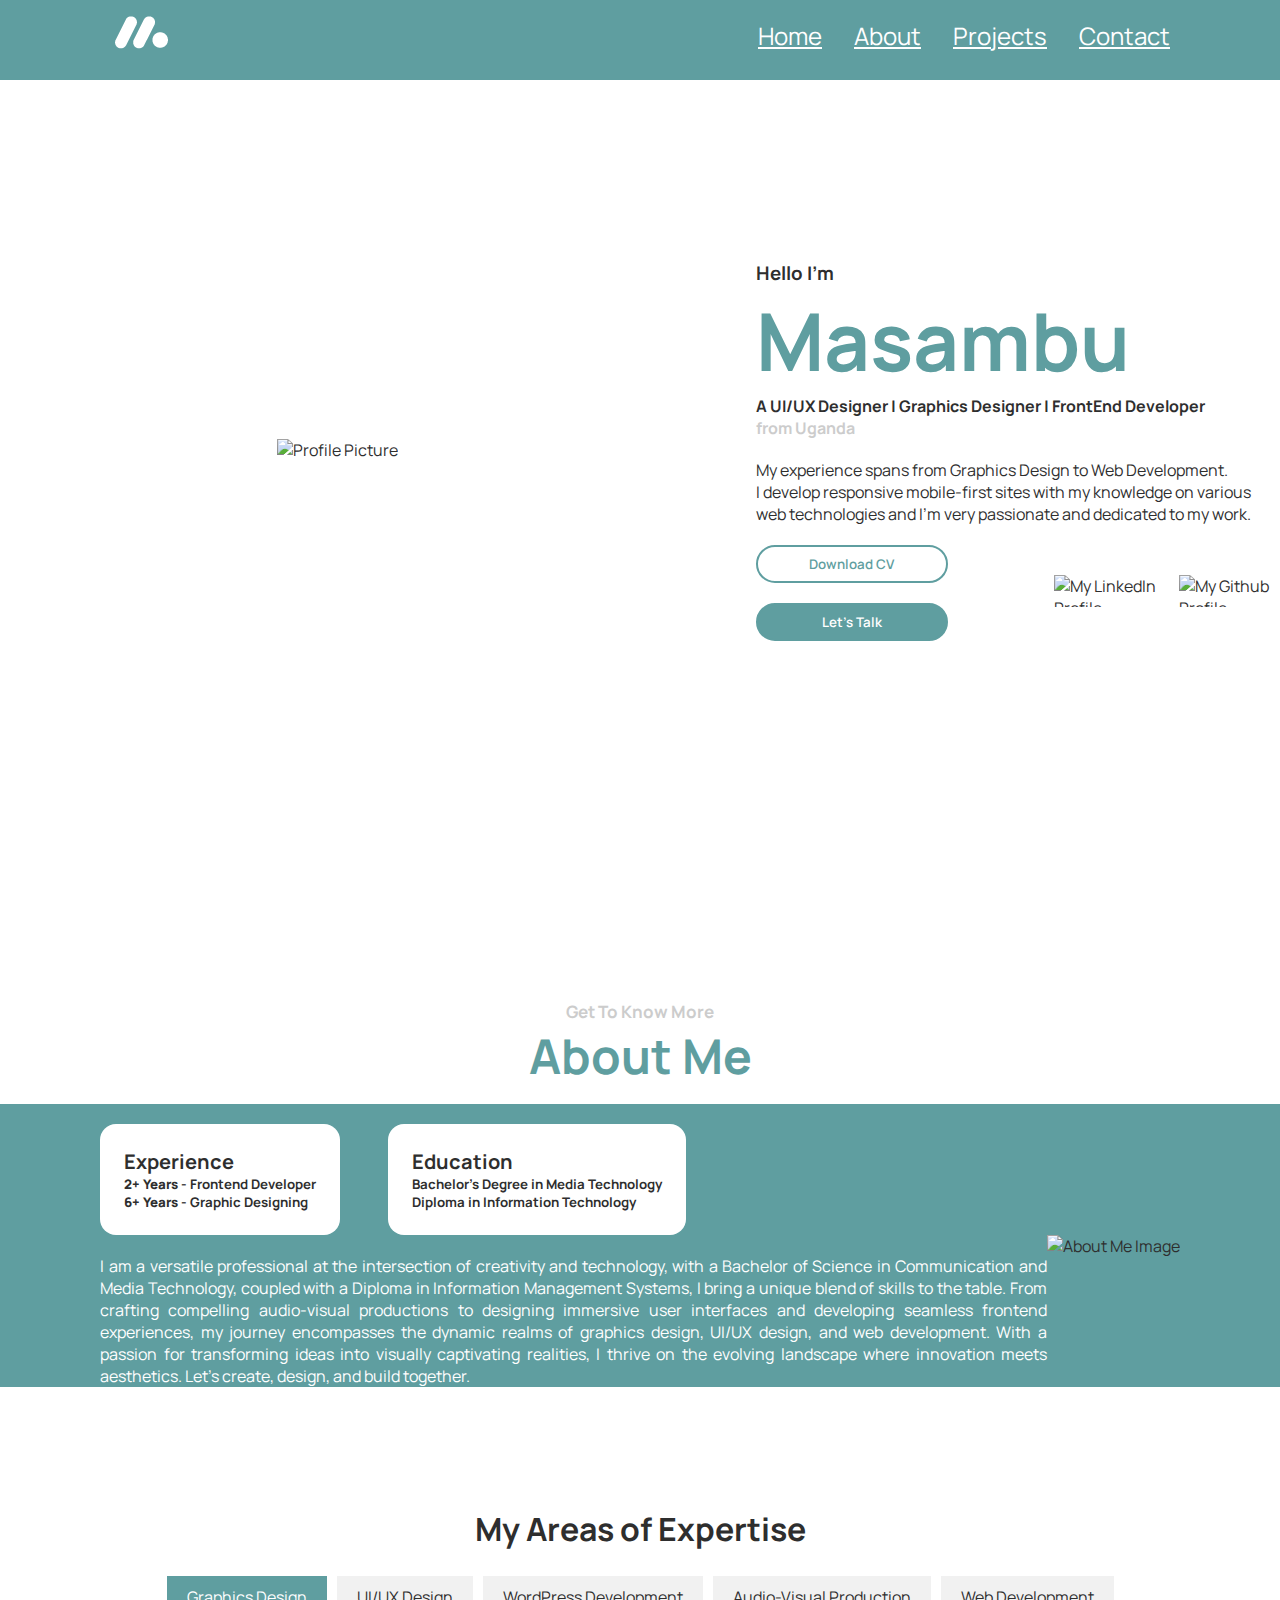
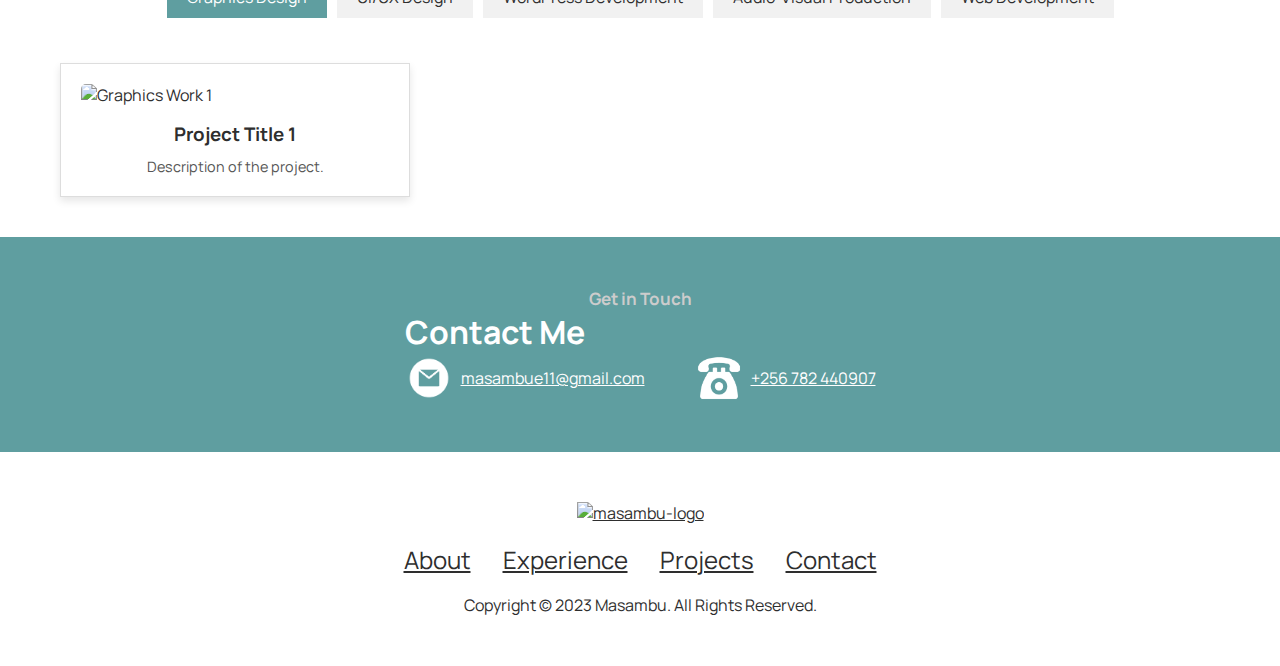
==== index.html @ d298dc56 "Edit the Projects Section" ====
<!DOCTYPE html>
<html lang="en">
  <head>
    <meta charset="UTF-8" />
    <meta name="viewport" content="width=device-width, initial-scale=1.0" />
    <title>Masambu</title>
    <link rel="icon" type="image/x-icon" href="Assets/Masambu-logo.svg" />
    <link rel="stylesheet" href="css/styles.css" />
    <link rel="stylesheet" href="css/mediaQueries.css" />
  </head>
  <body>
    <!-- Header Starts here -->
    <header id="header">
      <nav>
        <div class="logo">
          <a href="/index.html">
            <img src="Assets/Masambu-logo-white.png" alt="masambu-logo" />
          </a>
        </div>
        <div class="nav-links-container">
          <ul class="nav-links nav-color">
            <li><a href="#welcome">Home</a></li>
            <li><a href="#aboutMe">About</a></li>
            <li><a href="#projects">Projects</a></li>
            <li><a href="#contactMe">Contact</a></li>
          </ul>
        </div>
        <div class="hamburger-menu">
          <div class="hamburger-icon" onclick="toggleMenu()">
            <span></span>
            <span></span>
            <span></span>
          </div>
        </div>
      </nav>
    </header>

    <!-- Welcome Section -->
    <section id="welcome">
      <div class="container">
        <div class="hero-container">
          <div class="profilePic">
            <img src="Assets/profile_pic.png" alt="Profile Picture" />
          </div>
          <div class="welcome">
            <h3>Hello I'm</h3>
            <h1>Masambu</h1>
            <h5>
              A UI/UX Designer | Graphics Designer | FrontEnd Developer
              <br /><span>from Uganda</span>
            </h5>
            <p>
              My experience spans from Graphics Design to Web Development.
              <br />
              I develop responsive mobile-first sites with my knowledge on
              various web technologies and I'm very passionate and dedicated to
              my work.
            </p>
            <div class="btn-container">
              <div class="main-btn">
                <button
                  class="btn btn-color-2"
                  onclick="window.open('./assets/resume-example.pdf')"
                >
                  Download CV
                </button>
                <button
                  class="btn btn-color-1"
                  onclick="location.href='#contactMe'"
                >
                  Let's Talk
                </button>
              </div>
              <div id="socials-container">
                <img
                  src="./assets/linkedin.png"
                  alt="My LinkedIn Profile"
                  class="icon"
                  onclick="location.href='https://www.linkedin.com/in/masambu-emmanuel-0a66b16a/'"
                />
                <img
                  src="./assets/github.png"
                  alt="My Github Profile"
                  class="icon"
                  onclick="location.href='https://github.com/masambuOfficial'"
                />
              </div>
            </div>
          </div>
        </div>
      </div>
    </section>

    <!-- About Me Section -->
    <section id="aboutMe">
      <div class="container">
        <div class="aboutContainer">
          <h3>Get To Know More</h3>
          <h1>About Me</h1>
          <div class="aboutme-details">
            <div class="aboutme-right">
              <div class="experience">
                <div>
                  <h1 class="about-title">Experience</h1>
                  <h5><strong>2+ Years</strong> - Frontend Developer</h5>
                  <h5><strong>6+ Years</strong> - Graphic Designing</h5>
                </div>
                <div>
                  <h1>Education</h1>
                  <h5>Bachelor's Degree in Media Technology</h5>
                  <h5>Diploma in Information Technology</h5>
                </div>
              </div>
              <div class="aboutMe">
                <p>
                  I am a versatile professional at the intersection of
                  creativity and technology, with a Bachelor of Science in
                  Communication and Media Technology, coupled with a Diploma in
                  Information Management Systems, I bring a unique blend of
                  skills to the table. From crafting compelling audio-visual
                  productions to designing immersive user interfaces and
                  developing seamless frontend experiences, my journey
                  encompasses the dynamic realms of graphics design, UI/UX
                  design, and web development. With a passion for transforming
                  ideas into visually captivating realities, I thrive on the
                  evolving landscape where innovation meets aesthetics. Let's
                  create, design, and build together.
                </p>
              </div>
            </div>
            <div class="aboutme-left">
              <img src="Assets/profile_pic.png" alt="About Me Image" />
            </div>
          </div>
        </div>
      </div>
    </section>

    <!-- Projects Section -->
    <section id="project">
      <div class="portfolio">
        <h2>My Areas of Expertise</h2>
        <div class="tabs">
          <button
            class="tab-button active"
            onclick="openTab(event, 'Graphics')"
          >
            Graphics Design
          </button>
          <button class="tab-button" onclick="openTab(event, 'UIUX')">
            UI/UX Design
          </button>
          <button class="tab-button" onclick="openTab(event, 'WordPress')">
            WordPress Development
          </button>
          <button class="tab-button" onclick="openTab(event, 'AudioVisual')">
            Audio-Visual Production
          </button>
          <button class="tab-button" onclick="openTab(event, 'WebDev')">
            Web Development
          </button>
        </div>
        <div id="Graphics" class="tab-content active">
          <div class="card-container">
            <!-- Card 1 -->
            <div class="card">
              <img src="graphics-work1.jpg" alt="Graphics Work 1" />
              <h3>Project Title 1</h3>
              <p>Description of the project.</p>
            </div>
            <!-- Add more cards for Graphics Design -->
          </div>
        </div>
        <div id="UIUX" class="tab-content">
          <div class="card-container">
            <!-- Card 1 -->
            <div class="card">
              <img src="uiux-work1.jpg" alt="UI/UX Work 1" />
              <h3>Project Title 1</h3>
              <p>Description of the project.</p>
            </div>
            <!-- Add more cards for UI/UX Design -->
          </div>
        </div>
        <div id="WordPress" class="tab-content">
          <div class="card-container">
            <!-- Card 1 -->
            <div class="card">
              <img src="wordpress-work1.jpg" alt="WordPress Work 1" />
              <h3>Project Title 1</h3>
              <p>Description of the project.</p>
            </div>
            <!-- Add more cards for WordPress Development -->
          </div>
        </div>
        <div id="AudioVisual" class="tab-content">
          <div class="card-container">
            <!-- Card 1 -->
            <!-- Lightbox Modal -->
            <div id="lightbox" class="lightbox">
              <span class="close" onclick="closeLightbox()">&times;</span>
              <div class="lightbox-content">
                <iframe
                  id="lightbox-video"
                  src=""
                  frameborder="0"
                  allow="accelerometer; autoplay; clipboard-write; encrypted-media; gyroscope; picture-in-picture"
                  allowfullscreen
                ></iframe>
              </div>
            </div>

            <!-- Card Section -->
            <div class="card">
              <div>
                <div><iframe src="https://www.youtube.com/embed/lmTdxNdcI3k?si=v9EeR8bgVOveO40D" title="YouTube video player" frameborder="0" allow="accelerometer; autoplay; clipboard-write; encrypted-media; gyroscope; picture-in-picture; web-share" referrerpolicy="strict-origin-when-cross-origin" allowfullscreen></iframe></div>
                <a
                  href="https://www.youtube.com/embed/lmTdxNdcI3k?si=v9EeR8bgVOveO40D"
                  onclick="openLightbox(event, this.href)"
                  >The Official Release of the Students’ Loan Scheme
                  Beneficiaries List AY2024/25</a
                >
              </div>
              <p>
                I produced the livestream for the Official Release of the
                Students' Loan Scheme Beneficiaries List AY2024/25 on YouTube.
                This project involved managing the audiovisual setup and
                ensuring smooth, professional streaming throughout the event.
              </p>
            </div>

            <div class="card">
              <div>
                <div><iframe src="https://www.youtube.com/embed/8XyJmarucdA?si=BMRTlvEHzMuN8bq0" title="YouTube video player" frameborder="0" allow="accelerometer; autoplay; clipboard-write; encrypted-media; gyroscope; picture-in-picture; web-share" referrerpolicy="strict-origin-when-cross-origin" allowfullscreen></iframe></div>
                <a
                  href="https://www.youtube.com/embed/8XyJmarucdA?si=BMRTlvEHzMuN8bq0"
                  onclick="openLightbox(event, this.href)"
                  >The Official Release of the Students’ Loan Scheme
                  Beneficiaries List AY2023/24</a
                >
              </div>
              <p>
                I produced the livestream for the Official Release of the
                Students' Loan Scheme Beneficiaries List AY2023/24 on YouTube.
                This project involved managing the audiovisual setup and
                ensuring smooth, professional streaming throughout the event.
              </p>
            </div>

            <div class="card">
              <div>
                <div><iframe src="https://www.youtube.com/embed/5ybZaas_DSY?si=PN9Tu0xWZCXC4V_M" title="YouTube video player" frameborder="0" allow="accelerometer; autoplay; clipboard-write; encrypted-media; gyroscope; picture-in-picture; web-share" referrerpolicy="strict-origin-when-cross-origin" allowfullscreen></iframe></div>
                <a
                  href="https://www.youtube.com/embed/5ybZaas_DSY?si=PN9Tu0xWZCXC4V_M"
                  onclick="openLightbox(event, this.href)"
                  >
                  Tower of Faith Series: Come and see what the Lord has done |
                  TOF Dedication
                </a>
              </div>
              <p>
                I produced the
                <i>Tower of Faith Series: Come and See What the Lord Has Done</i
                >, a 12-episode series dedicated to the TOF Dedication. The
                project involved managing all aspects of audiovisual production,
                ensuring high-quality delivery across all episodes.
              </p>
            </div>

            <div class="card">
              <div>
                <div>
                  <iframe src="https://www.youtube.com/embed/23ektKhD5ac?si=wDy9ImUzFXWX6jcN" title="YouTube video player" frameborder="0" allow="accelerometer; autoplay; clipboard-write; encrypted-media; gyroscope; picture-in-picture; web-share" referrerpolicy="strict-origin-when-cross-origin" allowfullscreen></iframe>
                </div>
                <a
                  href="https://www.youtube.com/embed/23ektKhD5ac?si=wDy9ImUzFXWX6jcN"
                  onclick="openLightbox(event, this.href)"
                  >10 Years Celebration of the Kingdom Life Ministry</a
                >
              </div>
              <p>
                I produced the
                <i>10 Years Celebration of the Kingdom Life Ministry</i> event,
                managing the full audiovisual production to ensure a successful
                and memorable occasion.
              </p>
            </div>

            <!-- Add more cards for Audio-Visual Production -->
          </div>
        </div>
        <div id="WebDev" class="tab-content">
          <div class="card-container">
            <!-- Card 1 -->
            <div class="card">
              <img src="webdev-work1.jpg" alt="Web Development Work 1" />
              <h3>Project Title 1</h3>
              <p>Description of the project.</p>
            </div>
            <!-- Add more cards for Web Development -->
          </div>
        </div>
      </div>
    </section>

    <!-- Contact Me Section -->
    <section id="contactMe">
      <div class="container">
        <h3>Get in Touch</h3>
        <h1 class="title">Contact Me</h1>
        <div class="contactInfo">
          <div class="infoContainer">
            <img src="Assets/email.png" alt="email icon" class="contactIcon" />
            <p>
              <a href="mailto:masambue11@gmail.com">masambue11@gmail.com</a>
            </p>
          </div>
          <div class="infoContainer">
            <img
              src="Assets/tele.png"
              alt="telephone icon"
              class="contactIcon"
            />
            <p><a href="Tel:256-782-440907">+256 782 440907</a></p>
          </div>
        </div>
      </div>
    </section>

    <!-- Footer Section -->
    <footer>
      <div class="logo">
        <a href="/index.html">
          <img src="Assets/Masambu-logo.png" alt="masambu-logo" />
        </a>
      </div>
      <nav>
        <div class="nav-links-container">
          <ul class="nav-links">
            <li><a href="#about">About</a></li>
            <li><a href="#experience">Experience</a></li>
            <li><a href="#projects">Projects</a></li>
            <li><a href="#contact">Contact</a></li>
          </ul>
        </div>
      </nav>
      <p class="copyright">Copyright © 2023 Masambu. All Rights Reserved.</p>
    </footer>

    <script src="script.js"></script>
    <script>
      function toggleMenu() {
        const navLinksContainer = document.querySelector(
          ".nav-links-container"
        );
        const hamburgerIcon = document.querySelector(".hamburger-icon");
        navLinksContainer.classList.toggle("active");
        hamburgerIcon.classList.toggle("active");
      }
    </script>
    <script src="https://cdn.tailwindcss.com"></script>
  </body>
</html>
---- css/styles.css ----
/* Global Styles start-here */
@import url('https://fonts.googleapis.com/css2?family=Manrope:wght@200;300;400;500;600;700;800&display=swap');

* {
  margin: 0;
  padding: 0;
  box-sizing: border-box;
  font-family: 'Manrope', sans-serif;
  color: #2e2e2e;
}

.container {
  margin: 0px auto;
}
/* Global Styles end-here */

/* Navbar */
#header {
  position: fixed;
  height: 80px;
  width: 100dvw;
  background-color: cadetblue;
}

/* Navbar Styles start-here */
nav {
  display: flex;
  justify-content: space-between;
  margin: 0px auto;
  align-items: center;
  height: 70px;
  max-width: 1100px;
  padding: 0 20px;
  z-index: 10;
}

.nav-links-container {
  display: flex;
}

.nav-links {
  display: flex;
  gap: 2rem;
  list-style: none;
  font-size: 1.5rem;
}
.nav-color li a{
  color: white;
}
.hamburger-menu {
  display: none;
}

.hamburger-icon {
  display: flex;
  flex-direction: column;
  cursor: pointer;
}

.hamburger-icon span {
  height: 3px;
  width: 25px;
  background: white;
  margin: 5px;
  border-radius: 5px;
  transition: all 0.3s ease;
}

.hamburger-icon.active span:nth-child(1) {
  transform: rotate(45deg) translate(10px, 9px);
}

.hamburger-icon.active span:nth-child(2) {
  opacity: 0;
}

.hamburger-icon.active span:nth-child(3) {
  transform: rotate(-45deg) translate(10px, -8px);
}

.nav-links-container.active {
  display: flex;
  flex-direction: column;
  position: absolute;
  top: 70px;
  right: 0;
  background-color: cadetblue;
  width: 100%;
  height: calc(100vh - 70px);
  justify-content: center;
  align-items: center;
  gap: 1rem;
}

.nav-links-container.active .nav-links {
  display: flex;
  flex-direction: column;
  gap: 1rem;
}
/* Navbar Styles ends-here */

/* Hero Section Styles start-here */ 
.hero-container {
  display: flex;
  justify-content: center;
  height: 100dvh;
  gap: 5rem;
  align-items: center;
}

.profilePic {
  display: flex;
  width: 100%;
  border-radius: 50%;
  justify-content: center;
}

.welcome {
  display: flex;
  flex-direction: column;
  justify-content: center;
}

.welcome h1 {
  font-size: 5rem;
  color: cadetblue;
}

.welcome h5 {
  font-size: 1rem;
  padding: 0px 0px 20px 0px;
}

.welcome h5>span {
  color: #ccc
}

.welcome p {
  padding: 0px;
}

.btn-container {
  display: flex;
  justify-content: start;
  align-items: center;
  gap: 1rem;
}

.btn {
  font-weight: 600;
  transition: all 300ms ease;
  padding: 0.5rem 1rem;
  width: 12rem;
  border-radius: 2rem;
  cursor: pointer;
  margin-top: 20px;
}

.btn-color-2 {
  background: none;
  border: 2px solid #5F9EA0;
  color: #5F9EA0;
}

.btn-color-1,
.btn-color-2:hover {
  background: #5F9EA0;
  color: white;
  border: 2px solid #5F9EA0;
}

.btn-color-1:hover {
  background: none;
  color: #5F9EA0;
  border: 2px solid #5F9EA0;
}

#socials-container {
  display: flex;
  justify-content: start;
  margin-top: 1rem;
  gap: 1rem;
}

.icon {
  cursor: pointer;
  height: 2rem;
}

.icon:hover {
  transform: scale(1.25, 1.25);
  transition: 0.2s;
}
/* Hero Section Styles ends-here */ 

/* About Me Styles starts-here*/
.aboutContainer {
  height: 100%;
  margin: 0px auto;
  padding: 100px 0px;
}

.aboutContainer>h3 {
  text-align: center;
  color: #ccc;
  font-size: 1.0625rem;
}

.aboutContainer>h1 {
  text-align: center;
  font-weight: bolder;
  font-size: 3rem;
  margin-bottom: 1rem;
  color: cadetblue;
}

.aboutme-details {
  background-color: cadetblue;
  padding: 0px 100px;
  display: flex;
  justify-content: space-between;
  align-items: center;
}

.aboutme-right {
  flex: 1;
}

.aboutme-details p {
  font-size: 1rem;
  color: white;
  text-align: justify;
}

.experience {
  display: flex;
  justify-content: start;
  align-items: start;
  gap: 3rem;
  margin: 20px 0px;
}

.experience div {
  padding: 1.5rem;
  background: white;
  border-radius: 1rem;
}

.experience h1 {
  font-size: 1.25rem;
  font-weight: 700;
}

.aboutImg {
  width: 100%;
}

.aboutImg img {
  width: 100%;
}
/* About Me Styles ends-here*/

/* Projects Section starts-here */
#projects {
  padding: 50px 0;
}

.portfolio {
  padding: 20px;
  max-width: 1200px;
  margin: auto;
}

h2 {
  text-align: center;
  font-size: 2rem;
  margin-bottom: 20px;
}

.tabs {
  display: flex;
  justify-content: center;
  flex-wrap: wrap;
  margin-bottom: 20px;
}

.tab-button {
  background-color: #f1f1f1;
  border: none;
  padding: 10px 20px;
  margin: 5px;
  cursor: pointer;
  font-size: 1rem;
  transition: background-color 0.3s;
}

.tab-button:hover {
  background-color: #ddd;
}

.tab-button.active {
  background-color: cadetblue;
  color: white;
}

/* Tab Content */
.tab-content {
  display: none;
  padding: 20px 0;
}

.tab-content.active {
  display: block;
}

/* Card Container: Responsive Grid Layout */
.card-container {
  display: flex;
  gap: 20px;
  justify-items: center;
  align-items: center;
  flex-wrap: wrap;
}

.card {
  background-color: #fff;
  border: 1px solid #ddd;
  width: 100%;
  max-width: 350px;
  padding: 20px;
  box-shadow: 0 4px 8px rgba(0, 0, 0, 0.1);
  display: flex;
  flex-direction: column;
  justify-content: space-around;
  align-items: center;
}

.card img {
  width: 100%;
  height: auto;
  border-radius: 5px;
  margin-bottom: 15px;
}

.card a {
  font-size: 1.25rem;
  text-align: left;
  color: cadetblue;
  text-decoration: none;
  text-align: left;
}

.card p {
  font-size: 0.9rem;
  margin-top: 10px;
  color: #555;
  text-align: justify;
}
iframe{
  margin-bottom: 15px;
}

/* Lightbox modal */
.lightbox {
  display: none;
  position: fixed;
  z-index: 1000;
  left: 0;
  top: 0;
  width: 100%;
  height: 100%;
  background-color: rgba(0, 0, 0, 0.8);
}

.lightbox-content {
  position: absolute;
  top: 50%;
  left: 50%;
  transform: translate(-50%, -50%);
  width: 80%;
  max-width: 900px;
}

.lightbox-content iframe {
  width: 100%;
  height: 500px;
}

.close {
  position: absolute;
  top: 10px;
  right: 25px;
  color: white;
  font-size: 30px;
  cursor: pointer;
}
a:hover {
  text-decoration: underline;
}
/* Projects Section ends-here */

/* Contact me section starts-here*/
#contactMe {
  height: 100%;
  padding: 50px 0;
  background-color: cadetblue;
  display: flex;
  justify-content: space-between;
  align-items: center;
}
#contactMe .title{
  color: white;
}
#contactMe h3 {
  text-align: center;
  color: #ccc;
  font-size: 1.0625rem;
}
#contactMe p>a {
  color: white;
}
.contactInfo{
  display: flex;
  align-items: center;
  justify-content: center;
  margin: 0px auto;
  gap: 50px;
}
.infoContainer{
  display: flex;
  justify-content: center;
  align-items: center;
}
.infoContainer img{
  width: 3rem;
  margin-right: 0.5rem;
}

footer {
  display: flex;
  flex-direction: column;
  padding: 50px 0px;
  text-align: center;
}
footer .logo{
  display: flex;
  justify-content: center;
}
---- css/mediaQueries.css ----
/* Responsive Styles */
@media only screen and (max-width: 1024px) {

  /* Tablet and small laptops */
  .hero-container {
    flex-direction: column;
    text-align: center;
    gap: 2rem;
    padding: 1rem;
  }

  .profilePic {
    margin-bottom: 1rem;
  }

  .profilePic img {
    width: 60%;
    /* Resize the profile picture */
    height: auto;
  }

  .welcome h1 {
    font-size: 3rem;
    /* Reduce font size for headings */
  }

  .welcome h5 {
    font-size: 1.2rem;
    /* Adjust font size */
  }

  .welcome p {
    font-size: 0.9rem;
    /* Adjust font size */
  }

  .btn-container {
    flex-direction: column;
    /* Stack buttons vertically */
    align-items: center;
  }

  .btn {
    width: auto;
    /* Adjust button width */
    padding: 0.5rem 2rem;
  }

  #socials-container {
    justify-content: center;
    /* Center social icons */
  }

  .icon {
    width: 1.5rem;
    /* Resize icons */
    height: 1.5rem;
  }
}

/* Tablet (768px and below) */
@media (max-width: 768px) {
  .nav-links-container {
    display: none;
  }

  .nav-links-container.active {
    display: flex;
  }

  .hamburger-menu {
    display: flex;
  }

  .nav-links-container {
    display: none;
  }

  .nav-links-container.active {
    display: flex;
  }

  .hamburger-menu {
    display: flex;
  }

  .aboutme-details {
    flex-direction: column;
    padding: 0px 50px;
  }

  /* Mobile phones */
  .hero-container {
    flex-direction: column;
    text-align: center;
    gap: 1rem;
    padding: 0.5rem;
  }

  .profilePic img {
    width: 50%;
    /* Further resize the profile picture */
    height: auto;
  }

  .welcome h1 {
    font-size: 2.5rem;
    /* Further reduce font size for headings */
  }

  .welcome h5 {
    font-size: 1rem;
  }

  .welcome p {
    font-size: 0.8rem;
  }

  .btn-container {
    flex-direction: column;
    /* Stack buttons vertically */
    align-items: center;
    gap: 0.5rem;
    /* Reduce button spacing */
  }

  .btn {
    width: 100%;
    /* Full width buttons on mobile */
    padding: 0.5rem 1rem;
  }

  #socials-container {
    justify-content: center;
    /* Center social icons */
  }

  .icon {
    width: 1.2rem;
    /* Further resize icons */
    height: 1.2rem;
  }

  .experience {
    flex-direction: column;
    gap: 1rem;
  }

  .aboutContainer>h1 {
    font-size: 2.5rem;
  }

  .aboutContainer>h3 {
    font-size: 0.9375rem;
  }

  .aboutme-details p {
    font-size: 0.875rem;
  }

  .card-container {
    flex-direction: column;
    align-items: center;
  }

  .card {
    width: 90%;
  }
}

/* Mobile (480px and below) */
@media (max-width: 480px) {

  /* Very small screens like older mobile devices */
  .hero-container {
    padding-top: 120px;
  }

  .welcome h1 {
    font-size: 2rem;
    /* Reduce the heading size further */
  }

  .welcome h5 {
    font-size: 0.8rem;
  }

  .welcome p {
    font-size: 0.7rem;
  }

  .btn {
    padding: 0.4rem 1rem;
    /* Adjust button padding */
  }

  .icon {
    width: 1rem;
    height: 1rem;
  }

  .aboutme-details {
    padding: 20px 20px 0px 20px;
  }

  .aboutContainer>h1 {
    font-size: 2rem;
  }

  .aboutContainer>h3 {
    font-size: 0.875rem;
  }

  .aboutme-details p {
    font-size: 0.75rem;
  }


  .experience {
    flex-direction: column;
    gap: 0.75rem;
  }

  .experience div {
    padding: 1rem;
  }

  .experience h1 {
    font-size: 1rem;
  }

  .projectsList {
    display: flex;
    flex-direction: row;
    overflow-x: auto;
    gap: 15px;
    padding: 0 10px;
    scroll-snap-type: x mandatory;
  }

  .project-tile {
    min-width: 90%;
    max-width: 90%;
    flex-shrink: 0;
    scroll-snap-align: center;
  }

  .project-tile img {
    width: 100%;
    height: auto;
  }

  footer nav {
    display: none;
  }

  footer {
    display: flex;
    gap: 10px;
    justify-content: center;
    align-items: center;
    padding: 20px 0px;
    font-size: 0.75rem;
  }

  footer .logo {
    width: 2.5rem;
  }
}
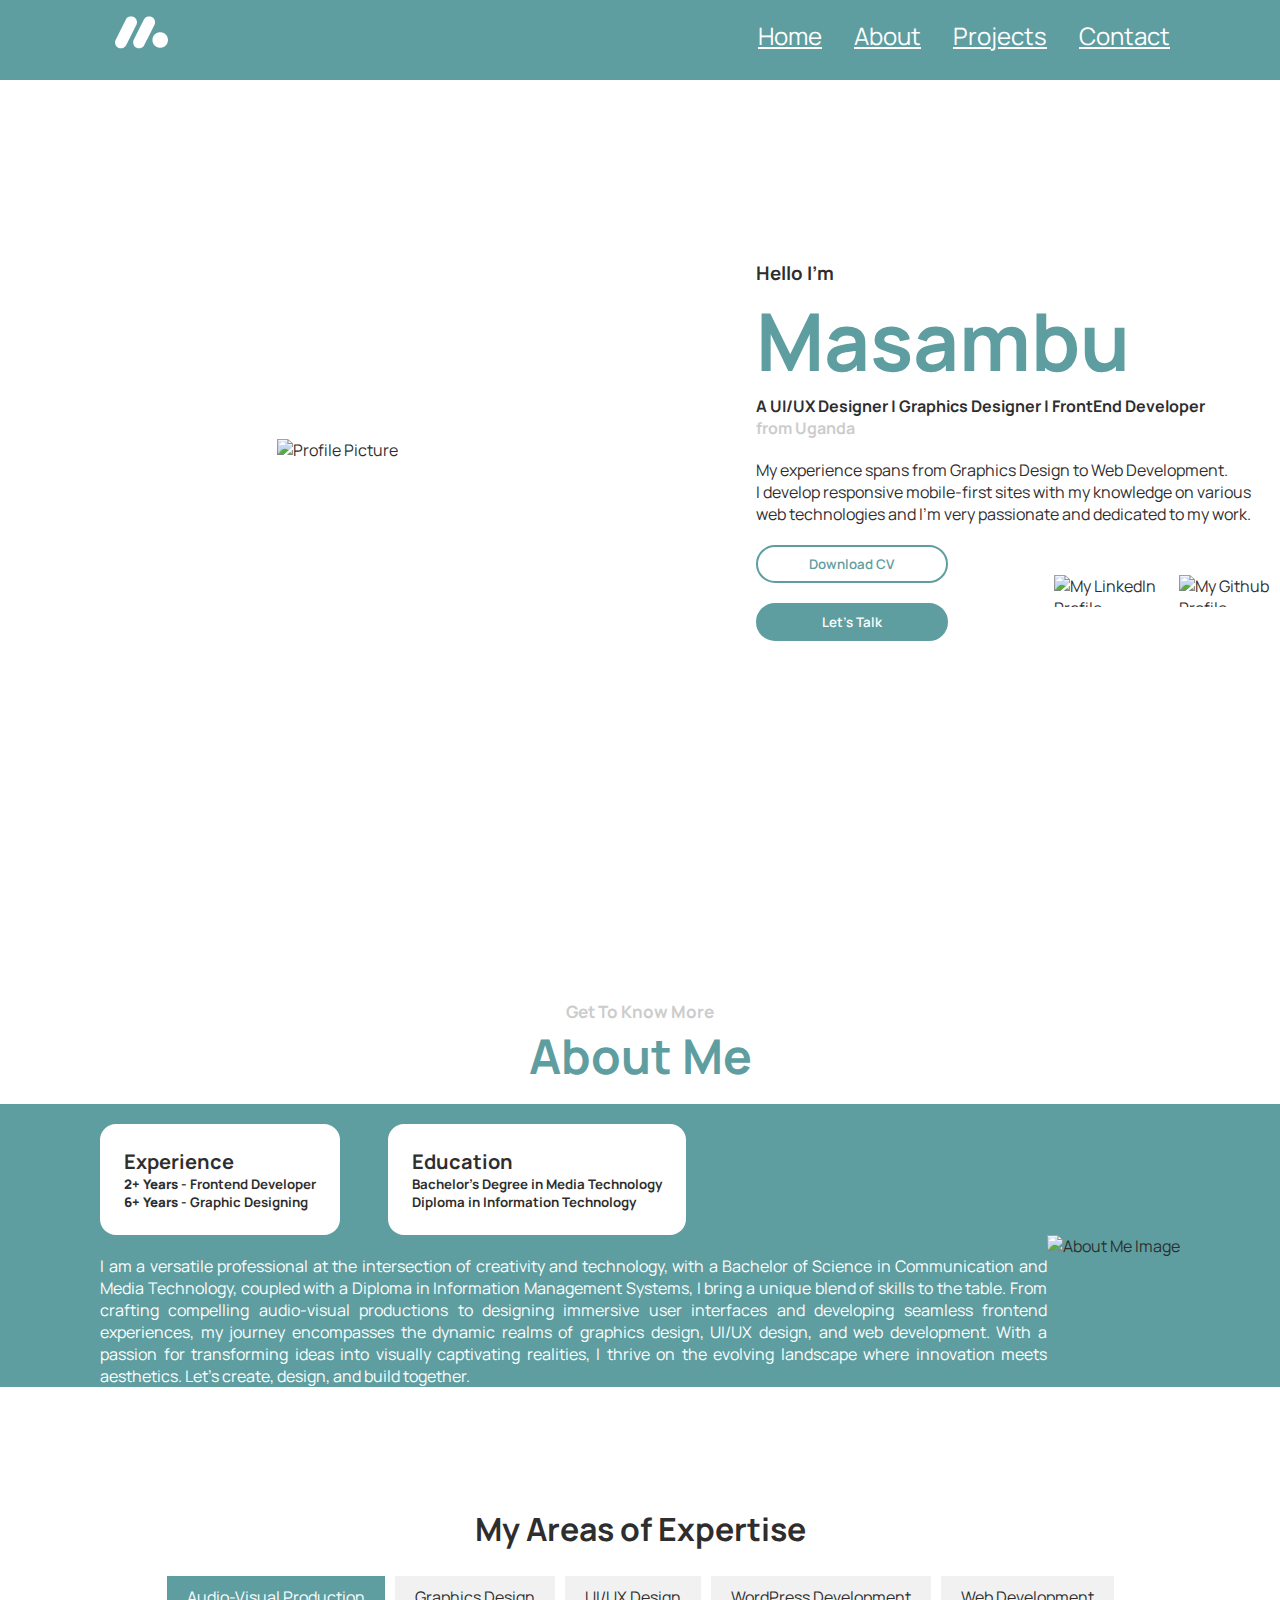
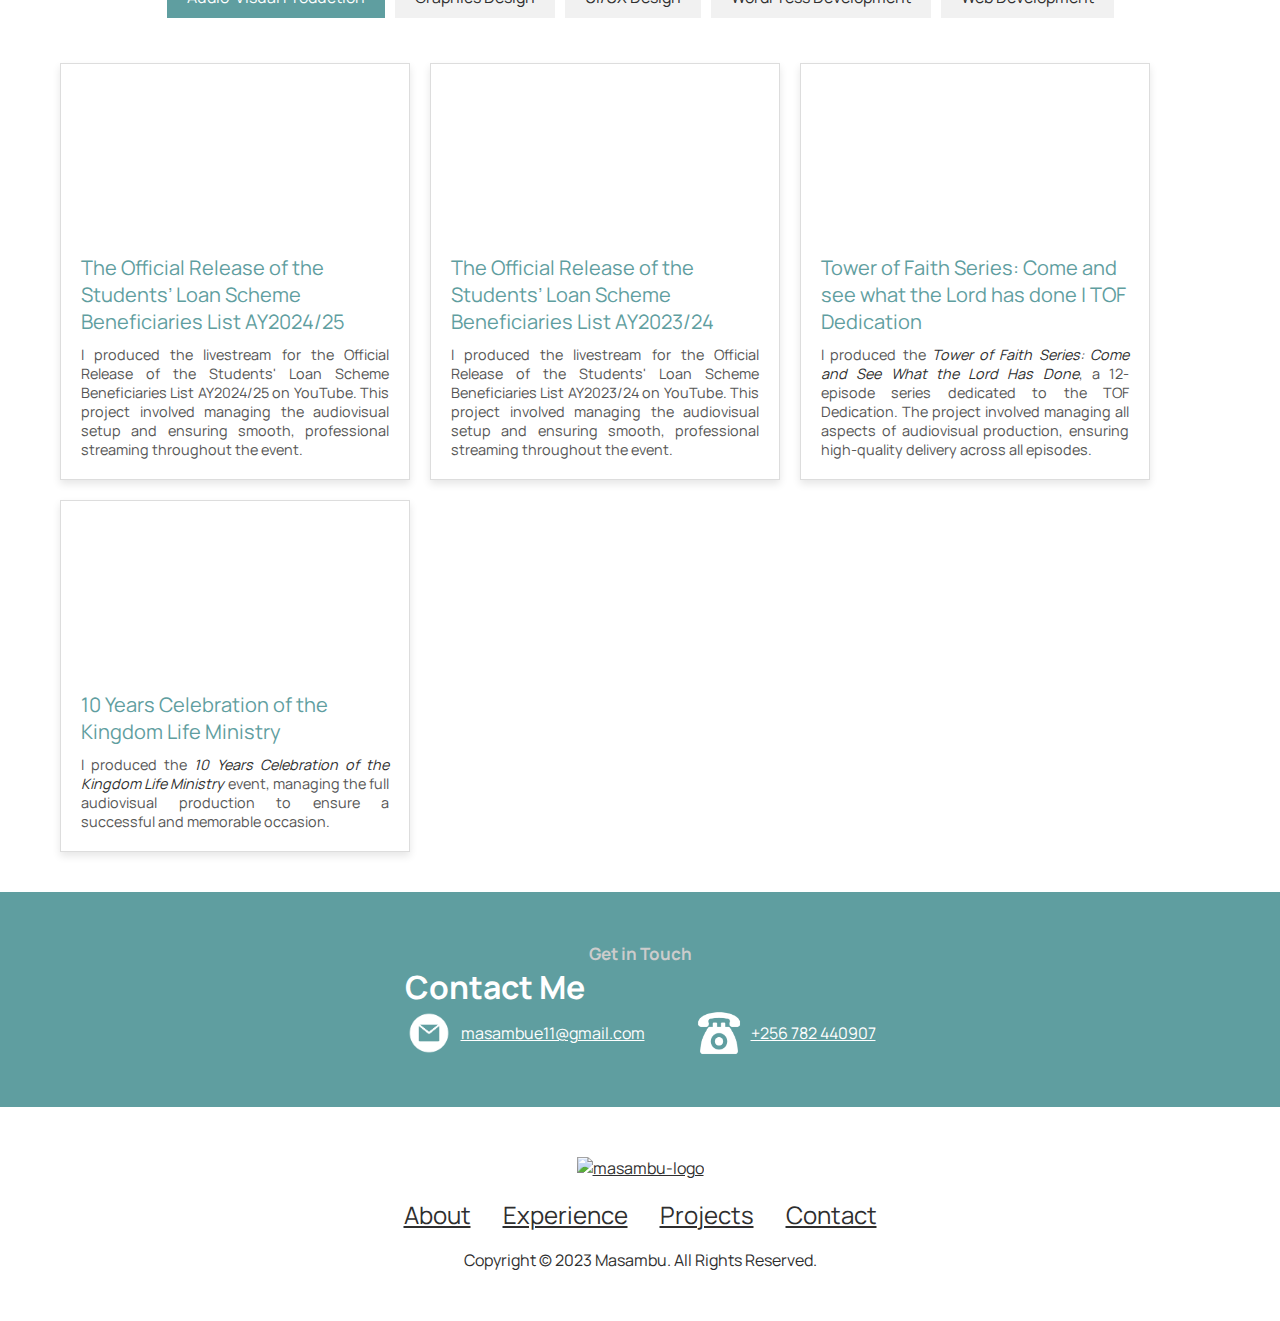
==== commit 0a1cefbf: "Edit the Projects Section" ====
--- a/index.html
+++ b/index.html
@@ -141,10 +141,12 @@
       <div class="portfolio">
         <h2>My Areas of Expertise</h2>
         <div class="tabs">
+          <button class="tab-button active" onclick="openTab(event, 'AudioVisual')">
+            Audio-Visual Production
+          </button>
           <button
-            class="tab-button active"
-            onclick="openTab(event, 'Graphics')"
-          >
+            class="tab-button"
+            onclick="openTab(event, 'Graphics')">
             Graphics Design
           </button>
           <button class="tab-button" onclick="openTab(event, 'UIUX')">
@@ -153,47 +155,11 @@
           <button class="tab-button" onclick="openTab(event, 'WordPress')">
             WordPress Development
           </button>
-          <button class="tab-button" onclick="openTab(event, 'AudioVisual')">
-            Audio-Visual Production
-          </button>
           <button class="tab-button" onclick="openTab(event, 'WebDev')">
             Web Development
           </button>
         </div>
-        <div id="Graphics" class="tab-content active">
-          <div class="card-container">
-            <!-- Card 1 -->
-            <div class="card">
-              <img src="graphics-work1.jpg" alt="Graphics Work 1" />
-              <h3>Project Title 1</h3>
-              <p>Description of the project.</p>
-            </div>
-            <!-- Add more cards for Graphics Design -->
-          </div>
-        </div>
-        <div id="UIUX" class="tab-content">
-          <div class="card-container">
-            <!-- Card 1 -->
-            <div class="card">
-              <img src="uiux-work1.jpg" alt="UI/UX Work 1" />
-              <h3>Project Title 1</h3>
-              <p>Description of the project.</p>
-            </div>
-            <!-- Add more cards for UI/UX Design -->
-          </div>
-        </div>
-        <div id="WordPress" class="tab-content">
-          <div class="card-container">
-            <!-- Card 1 -->
-            <div class="card">
-              <img src="wordpress-work1.jpg" alt="WordPress Work 1" />
-              <h3>Project Title 1</h3>
-              <p>Description of the project.</p>
-            </div>
-            <!-- Add more cards for WordPress Development -->
-          </div>
-        </div>
-        <div id="AudioVisual" class="tab-content">
+        <div id="AudioVisual" class="tab-content active">
           <div class="card-container">
             <!-- Card 1 -->
             <!-- Lightbox Modal -->
@@ -287,6 +253,39 @@
             </div>
 
             <!-- Add more cards for Audio-Visual Production -->
+          </div>
+        </div>
+        <div id="Graphics" class="tab-content">
+          <div class="card-container">
+            <!-- Card 1 -->
+            <div class="card">
+              <img src="graphics-work1.jpg" alt="Graphics Work 1" />
+              <h3>Project Title 1</h3>
+              <p>Description of the project.</p>
+            </div>
+            <!-- Add more cards for Graphics Design -->
+          </div>
+        </div>
+        <div id="UIUX" class="tab-content">
+          <div class="card-container">
+            <!-- Card 1 -->
+            <div class="card">
+              <img src="uiux-work1.jpg" alt="UI/UX Work 1" />
+              <h3>Project Title 1</h3>
+              <p>Description of the project.</p>
+            </div>
+            <!-- Add more cards for UI/UX Design -->
+          </div>
+        </div>
+        <div id="WordPress" class="tab-content">
+          <div class="card-container">
+            <!-- Card 1 -->
+            <div class="card">
+              <img src="wordpress-work1.jpg" alt="WordPress Work 1" />
+              <h3>Project Title 1</h3>
+              <p>Description of the project.</p>
+            </div>
+            <!-- Add more cards for WordPress Development -->
           </div>
         </div>
         <div id="WebDev" class="tab-content">
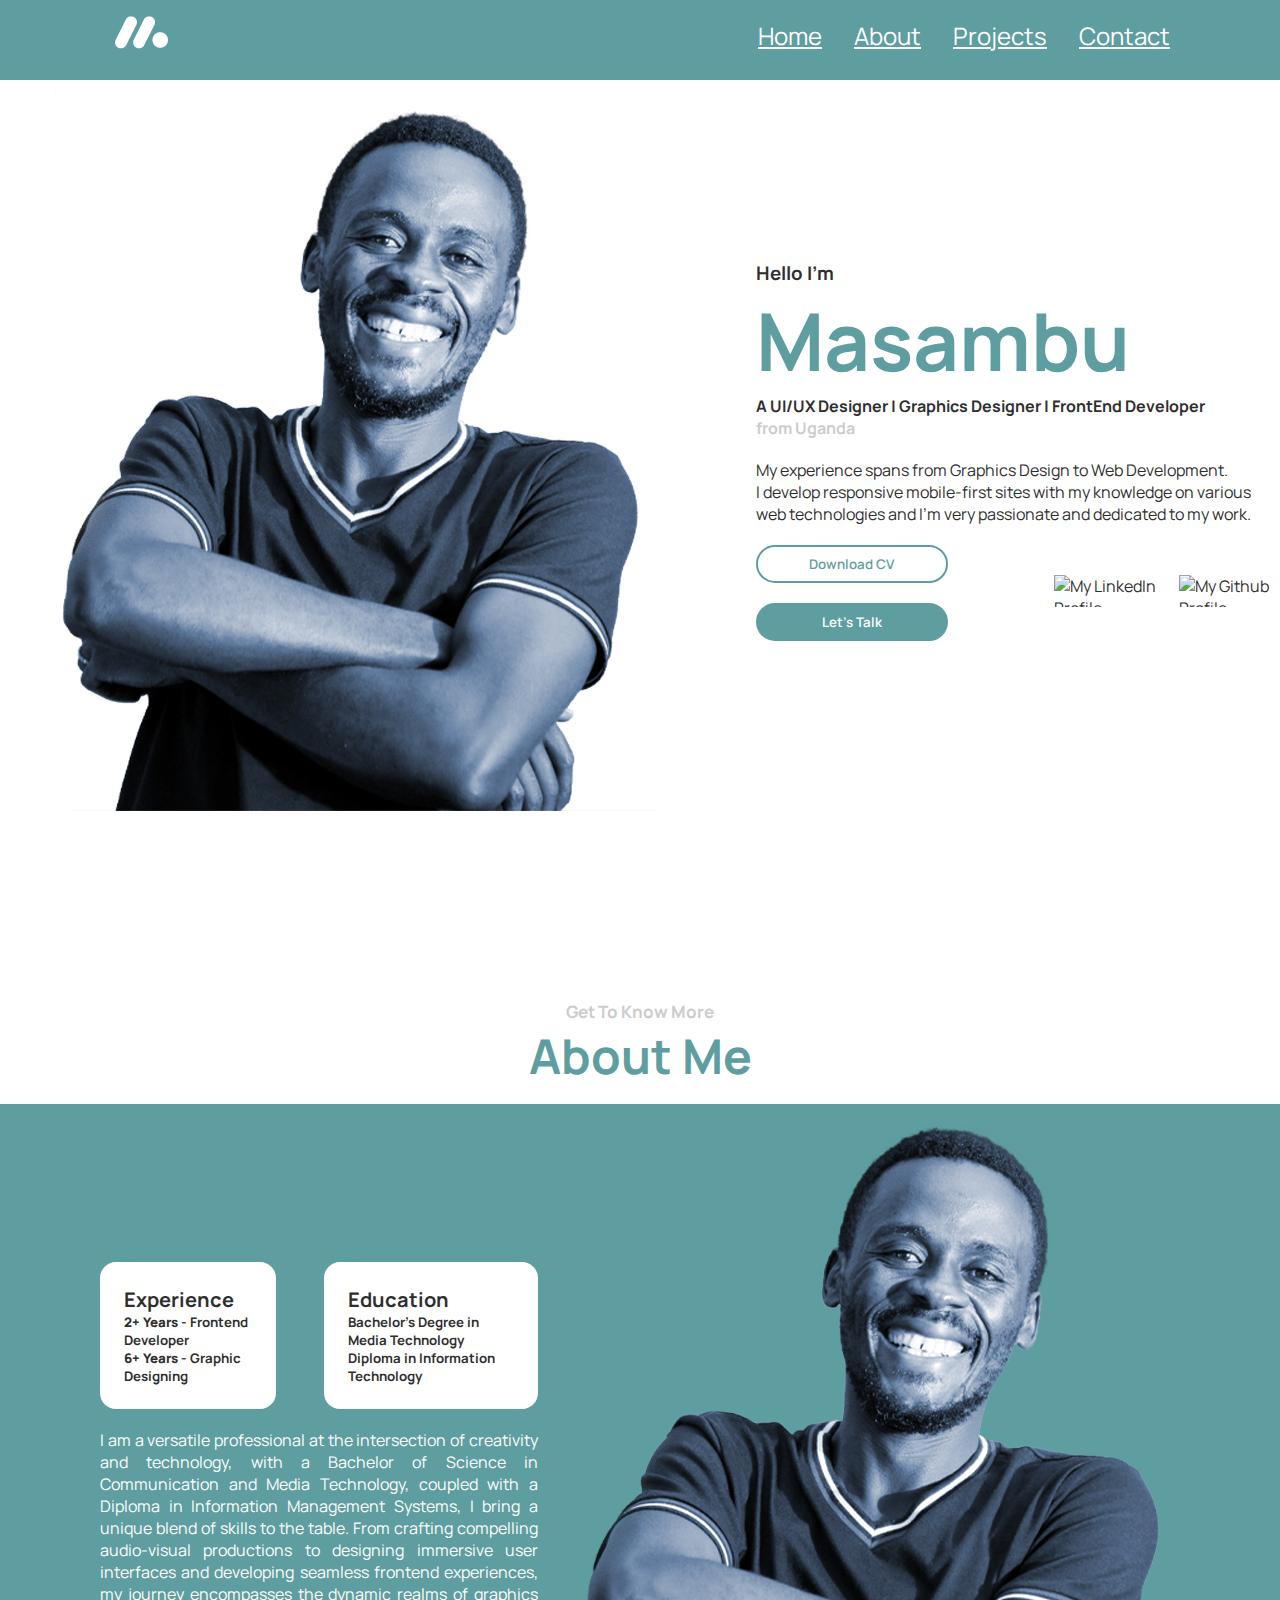
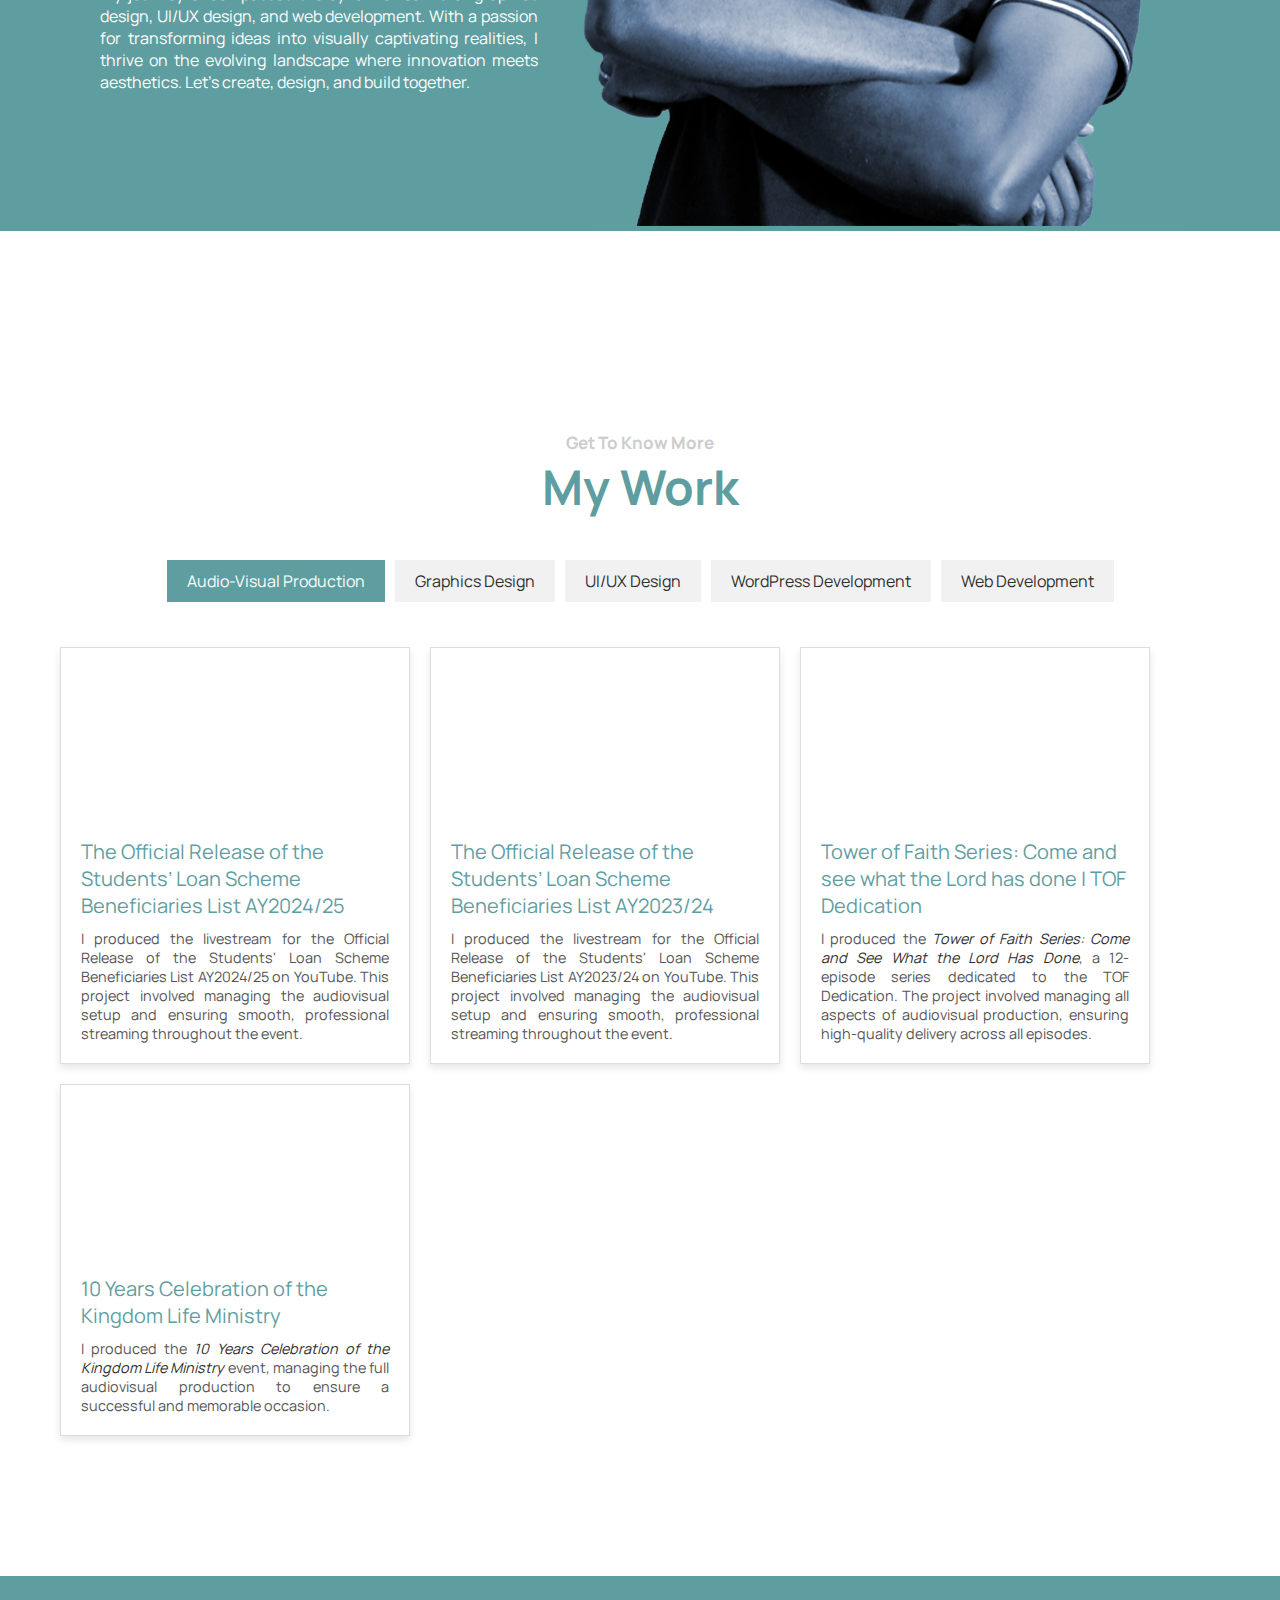
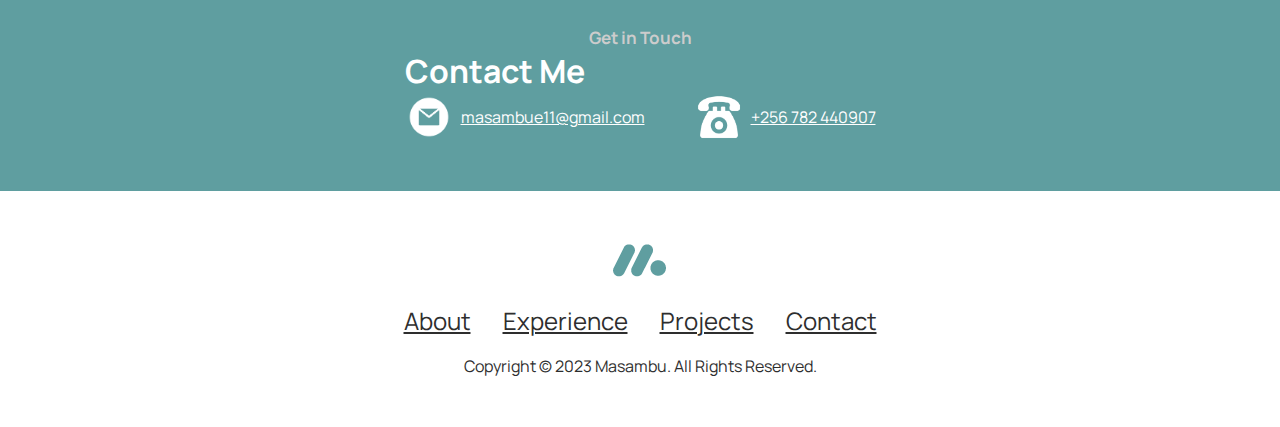
==== commit 08ef6d91: "Edit the Wordpress Development Tab" ====
--- a/index.html
+++ b/index.html
@@ -138,165 +138,181 @@
 
     <!-- Projects Section -->
     <section id="project">
-      <div class="portfolio">
-        <h2>My Areas of Expertise</h2>
-        <div class="tabs">
-          <button class="tab-button active" onclick="openTab(event, 'AudioVisual')">
-            Audio-Visual Production
-          </button>
-          <button
-            class="tab-button"
-            onclick="openTab(event, 'Graphics')">
-            Graphics Design
-          </button>
-          <button class="tab-button" onclick="openTab(event, 'UIUX')">
-            UI/UX Design
-          </button>
-          <button class="tab-button" onclick="openTab(event, 'WordPress')">
-            WordPress Development
-          </button>
-          <button class="tab-button" onclick="openTab(event, 'WebDev')">
-            Web Development
-          </button>
-        </div>
-        <div id="AudioVisual" class="tab-content active">
-          <div class="card-container">
-            <!-- Card 1 -->
-            <!-- Lightbox Modal -->
-            <div id="lightbox" class="lightbox">
-              <span class="close" onclick="closeLightbox()">&times;</span>
-              <div class="lightbox-content">
-                <iframe
-                  id="lightbox-video"
-                  src=""
-                  frameborder="0"
-                  allow="accelerometer; autoplay; clipboard-write; encrypted-media; gyroscope; picture-in-picture"
-                  allowfullscreen
-                ></iframe>
-              </div>
-            </div>
-
-            <!-- Card Section -->
-            <div class="card">
-              <div>
-                <div><iframe src="https://www.youtube.com/embed/lmTdxNdcI3k?si=v9EeR8bgVOveO40D" title="YouTube video player" frameborder="0" allow="accelerometer; autoplay; clipboard-write; encrypted-media; gyroscope; picture-in-picture; web-share" referrerpolicy="strict-origin-when-cross-origin" allowfullscreen></iframe></div>
-                <a
-                  href="https://www.youtube.com/embed/lmTdxNdcI3k?si=v9EeR8bgVOveO40D"
-                  onclick="openLightbox(event, this.href)"
-                  >The Official Release of the Students’ Loan Scheme
-                  Beneficiaries List AY2024/25</a
-                >
-              </div>
-              <p>
-                I produced the livestream for the Official Release of the
-                Students' Loan Scheme Beneficiaries List AY2024/25 on YouTube.
-                This project involved managing the audiovisual setup and
-                ensuring smooth, professional streaming throughout the event.
-              </p>
-            </div>
-
-            <div class="card">
-              <div>
-                <div><iframe src="https://www.youtube.com/embed/8XyJmarucdA?si=BMRTlvEHzMuN8bq0" title="YouTube video player" frameborder="0" allow="accelerometer; autoplay; clipboard-write; encrypted-media; gyroscope; picture-in-picture; web-share" referrerpolicy="strict-origin-when-cross-origin" allowfullscreen></iframe></div>
-                <a
-                  href="https://www.youtube.com/embed/8XyJmarucdA?si=BMRTlvEHzMuN8bq0"
-                  onclick="openLightbox(event, this.href)"
-                  >The Official Release of the Students’ Loan Scheme
-                  Beneficiaries List AY2023/24</a
-                >
-              </div>
-              <p>
-                I produced the livestream for the Official Release of the
-                Students' Loan Scheme Beneficiaries List AY2023/24 on YouTube.
-                This project involved managing the audiovisual setup and
-                ensuring smooth, professional streaming throughout the event.
-              </p>
-            </div>
-
-            <div class="card">
-              <div>
-                <div><iframe src="https://www.youtube.com/embed/5ybZaas_DSY?si=PN9Tu0xWZCXC4V_M" title="YouTube video player" frameborder="0" allow="accelerometer; autoplay; clipboard-write; encrypted-media; gyroscope; picture-in-picture; web-share" referrerpolicy="strict-origin-when-cross-origin" allowfullscreen></iframe></div>
-                <a
-                  href="https://www.youtube.com/embed/5ybZaas_DSY?si=PN9Tu0xWZCXC4V_M"
-                  onclick="openLightbox(event, this.href)"
-                  >
-                  Tower of Faith Series: Come and see what the Lord has done |
-                  TOF Dedication
-                </a>
-              </div>
-              <p>
-                I produced the
-                <i>Tower of Faith Series: Come and See What the Lord Has Done</i
-                >, a 12-episode series dedicated to the TOF Dedication. The
-                project involved managing all aspects of audiovisual production,
-                ensuring high-quality delivery across all episodes.
-              </p>
-            </div>
-
-            <div class="card">
-              <div>
-                <div>
-                  <iframe src="https://www.youtube.com/embed/23ektKhD5ac?si=wDy9ImUzFXWX6jcN" title="YouTube video player" frameborder="0" allow="accelerometer; autoplay; clipboard-write; encrypted-media; gyroscope; picture-in-picture; web-share" referrerpolicy="strict-origin-when-cross-origin" allowfullscreen></iframe>
-                </div>
-                <a
-                  href="https://www.youtube.com/embed/23ektKhD5ac?si=wDy9ImUzFXWX6jcN"
-                  onclick="openLightbox(event, this.href)"
-                  >10 Years Celebration of the Kingdom Life Ministry</a
-                >
-              </div>
-              <p>
-                I produced the
-                <i>10 Years Celebration of the Kingdom Life Ministry</i> event,
-                managing the full audiovisual production to ensure a successful
-                and memorable occasion.
-              </p>
-            </div>
-
-            <!-- Add more cards for Audio-Visual Production -->
-          </div>
-        </div>
-        <div id="Graphics" class="tab-content">
-          <div class="card-container">
-            <!-- Card 1 -->
-            <div class="card">
-              <img src="graphics-work1.jpg" alt="Graphics Work 1" />
-              <h3>Project Title 1</h3>
-              <p>Description of the project.</p>
-            </div>
-            <!-- Add more cards for Graphics Design -->
-          </div>
-        </div>
-        <div id="UIUX" class="tab-content">
-          <div class="card-container">
-            <!-- Card 1 -->
-            <div class="card">
-              <img src="uiux-work1.jpg" alt="UI/UX Work 1" />
-              <h3>Project Title 1</h3>
-              <p>Description of the project.</p>
-            </div>
-            <!-- Add more cards for UI/UX Design -->
-          </div>
-        </div>
-        <div id="WordPress" class="tab-content">
-          <div class="card-container">
-            <!-- Card 1 -->
-            <div class="card">
-              <img src="wordpress-work1.jpg" alt="WordPress Work 1" />
-              <h3>Project Title 1</h3>
-              <p>Description of the project.</p>
-            </div>
-            <!-- Add more cards for WordPress Development -->
-          </div>
-        </div>
-        <div id="WebDev" class="tab-content">
-          <div class="card-container">
-            <!-- Card 1 -->
-            <div class="card">
-              <img src="webdev-work1.jpg" alt="Web Development Work 1" />
-              <h3>Project Title 1</h3>
-              <p>Description of the project.</p>
-            </div>
-            <!-- Add more cards for Web Development -->
+      <div class="container">
+        <div class="aboutContainer">
+          <h3>Get To Know More</h3>
+          <h1>My Work</h1>
+          <div class="portfolio">
+            <div class="tabs">
+              <button class="tab-button active" onclick="openTab(event, 'AudioVisual')">
+                Audio-Visual Production
+              </button>
+              <button
+                class="tab-button"
+                onclick="openTab(event, 'Graphics')">
+                Graphics Design
+              </button>
+              <button class="tab-button" onclick="openTab(event, 'UIUX')">
+                UI/UX Design
+              </button>
+              <button class="tab-button" onclick="openTab(event, 'WordPress')">
+                WordPress Development
+              </button>
+              <button class="tab-button" onclick="openTab(event, 'WebDev')">
+                Web Development
+              </button>
+            </div>
+            <div id="AudioVisual" class="tab-content active">
+              <div class="card-container">
+                <!-- Card 1 -->
+                <!-- Lightbox Modal -->
+                <div id="lightbox" class="lightbox">
+                  <span class="close" onclick="closeLightbox()">&times;</span>
+                  <div class="lightbox-content">
+                    <iframe
+                      id="lightbox-video"
+                      src=""
+                      frameborder="0"
+                      allow="accelerometer; autoplay; clipboard-write; encrypted-media; gyroscope; picture-in-picture"
+                      allowfullscreen
+                    ></iframe>
+                  </div>
+                </div>
+
+                <!-- Card Section -->
+                <div class="card">
+                  <div>
+                    <div><iframe src="https://www.youtube.com/embed/lmTdxNdcI3k?si=v9EeR8bgVOveO40D" title="YouTube video player" frameborder="0" allow="accelerometer; autoplay; clipboard-write; encrypted-media; gyroscope; picture-in-picture; web-share" referrerpolicy="strict-origin-when-cross-origin" allowfullscreen></iframe></div>
+                    <a
+                      href="https://www.youtube.com/embed/lmTdxNdcI3k?si=v9EeR8bgVOveO40D"
+                      onclick="openLightbox(event, this.href)"
+                      >The Official Release of the Students’ Loan Scheme
+                      Beneficiaries List AY2024/25</a
+                    >
+                  </div>
+                  <p>
+                    I produced the livestream for the Official Release of the
+                    Students' Loan Scheme Beneficiaries List AY2024/25 on YouTube.
+                    This project involved managing the audiovisual setup and
+                    ensuring smooth, professional streaming throughout the event.
+                  </p>
+                </div>
+
+                <div class="card">
+                  <div>
+                    <div><iframe src="https://www.youtube.com/embed/8XyJmarucdA?si=BMRTlvEHzMuN8bq0" title="YouTube video player" frameborder="0" allow="accelerometer; autoplay; clipboard-write; encrypted-media; gyroscope; picture-in-picture; web-share" referrerpolicy="strict-origin-when-cross-origin" allowfullscreen></iframe></div>
+                    <a
+                      href="https://www.youtube.com/embed/8XyJmarucdA?si=BMRTlvEHzMuN8bq0"
+                      onclick="openLightbox(event, this.href)"
+                      >The Official Release of the Students’ Loan Scheme
+                      Beneficiaries List AY2023/24</a
+                    >
+                  </div>
+                  <p>
+                    I produced the livestream for the Official Release of the
+                    Students' Loan Scheme Beneficiaries List AY2023/24 on YouTube.
+                    This project involved managing the audiovisual setup and
+                    ensuring smooth, professional streaming throughout the event.
+                  </p>
+                </div>
+
+                <div class="card">
+                  <div>
+                    <div><iframe src="https://www.youtube.com/embed/5ybZaas_DSY?si=PN9Tu0xWZCXC4V_M" title="YouTube video player" frameborder="0" allow="accelerometer; autoplay; clipboard-write; encrypted-media; gyroscope; picture-in-picture; web-share" referrerpolicy="strict-origin-when-cross-origin" allowfullscreen></iframe></div>
+                    <a
+                      href="https://www.youtube.com/embed/5ybZaas_DSY?si=PN9Tu0xWZCXC4V_M"
+                      onclick="openLightbox(event, this.href)"
+                      >
+                      Tower of Faith Series: Come and see what the Lord has done |
+                      TOF Dedication
+                    </a>
+                  </div>
+                  <p>
+                    I produced the
+                    <i>Tower of Faith Series: Come and See What the Lord Has Done</i
+                    >, a 12-episode series dedicated to the TOF Dedication. The
+                    project involved managing all aspects of audiovisual production,
+                    ensuring high-quality delivery across all episodes.
+                  </p>
+                </div>
+
+                <div class="card">
+                  <div>
+                    <div>
+                      <iframe src="https://www.youtube.com/embed/23ektKhD5ac?si=wDy9ImUzFXWX6jcN" title="YouTube video player" frameborder="0" allow="accelerometer; autoplay; clipboard-write; encrypted-media; gyroscope; picture-in-picture; web-share" referrerpolicy="strict-origin-when-cross-origin" allowfullscreen></iframe>
+                    </div>
+                    <a
+                      href="https://www.youtube.com/embed/23ektKhD5ac?si=wDy9ImUzFXWX6jcN"
+                      onclick="openLightbox(event, this.href)"
+                      >10 Years Celebration of the Kingdom Life Ministry</a
+                    >
+                  </div>
+                  <p>
+                    I produced the
+                    <i>10 Years Celebration of the Kingdom Life Ministry</i> event,
+                    managing the full audiovisual production to ensure a successful
+                    and memorable occasion.
+                  </p>
+                </div>
+
+                <!-- Add more cards for Audio-Visual Production -->
+              </div>
+            </div>
+            <div id="Graphics" class="tab-content">
+              <div class="card-container">
+                <!-- Card 1 -->
+                <div class="card">
+                  <img src="graphics-work1.jpg" alt="Graphics Work 1" />
+                  <h3>Project Title 1</h3>
+                  <p>Description of the project.</p>
+                </div>
+                <!-- Add more cards for Graphics Design -->
+              </div>
+            </div>
+            <div id="UIUX" class="tab-content">
+              <div class="card-container">
+                <!-- Card 1 -->
+                <div class="card">
+                  <img src="Assets/rims-portal.png" alt="UI/UX Work 1" />
+                  <a href="https://www.figma.com/proto/R5l024UZvT2NOhnaGs6nmn/refactory-IMS?node-id=953-98&node-type=canvas&t=GxO8Qf1wkqlXtXqS-1&scaling=contain&content-scaling=fixed&page-id=402%3A18&starting-point-node-id=892%3A2&show-proto-sidebar=1" target="_blank">Refactory Information Management System - (rims-portal)</a>
+                  <p>As a UI/UX designer on the Refactory Information Management System, I crafted a clean, intuitive interface for seamless management of student and institutional data. The design focused on simplicity, responsiveness, and efficient workflows, making tasks like enrollment and data reporting easily accessible with minimal effort, enhancing overall user experience.</p>
+                </div>
+                <!-- Add more cards for UI/UX Design -->
+              </div>
+            </div>
+            <div id="WordPress" class="tab-content">
+              <div class="card-container">
+                <!-- Card 1 -->
+                <div class="card">
+                  <img src="Assets/kingdomlifetabernacle.net.png" alt="kingdomlifetabernacle.net" />
+                  <a href="https://kingdomlifetabernacle.net/" target="_blank">Kingdom Life Tabernacle - Website</a>
+                </div>
+                <div class="card">
+                  <img src="Assets/hesfb.go.ug.png" alt="hesfb.go.ug" />
+                  <a href="https://hesfb.go.ug/" target="_blank">Higher Eucation Sudents' Financing Board - Website</a>
+                </div>
+                <div class="card">
+                  <img src="Assets/igadsupportplatform.org.png" alt="igadsupportplatform.org" />
+                  <a href="https://igadsupportplatform.org/" target="_blank">IGAD Support Platform - Website</a>
+                </div>
+                <div class="card">
+                  <img src="Assets/activemakes.com.png" alt="igadsupportplatform.org" />
+                  <a href="https://www.activemakes.com/" target="_blank">Activemakes - Website</a>
+                </div>
+                <!-- Add more cards for WordPress Development -->
+              </div>
+            </div>
+            <div id="WebDev" class="tab-content">
+              <div class="card-container">
+                <!-- Card 1 -->
+                <div class="card">
+                  <img src="webdev-work1.jpg" alt="Web Development Work 1" />
+                  <h3>Project Title 1</h3>
+                  <p>Description of the project.</p>
+                </div>
+                <!-- Add more cards for Web Development -->
+              </div>
+            </div>
           </div>
         </div>
       </div>
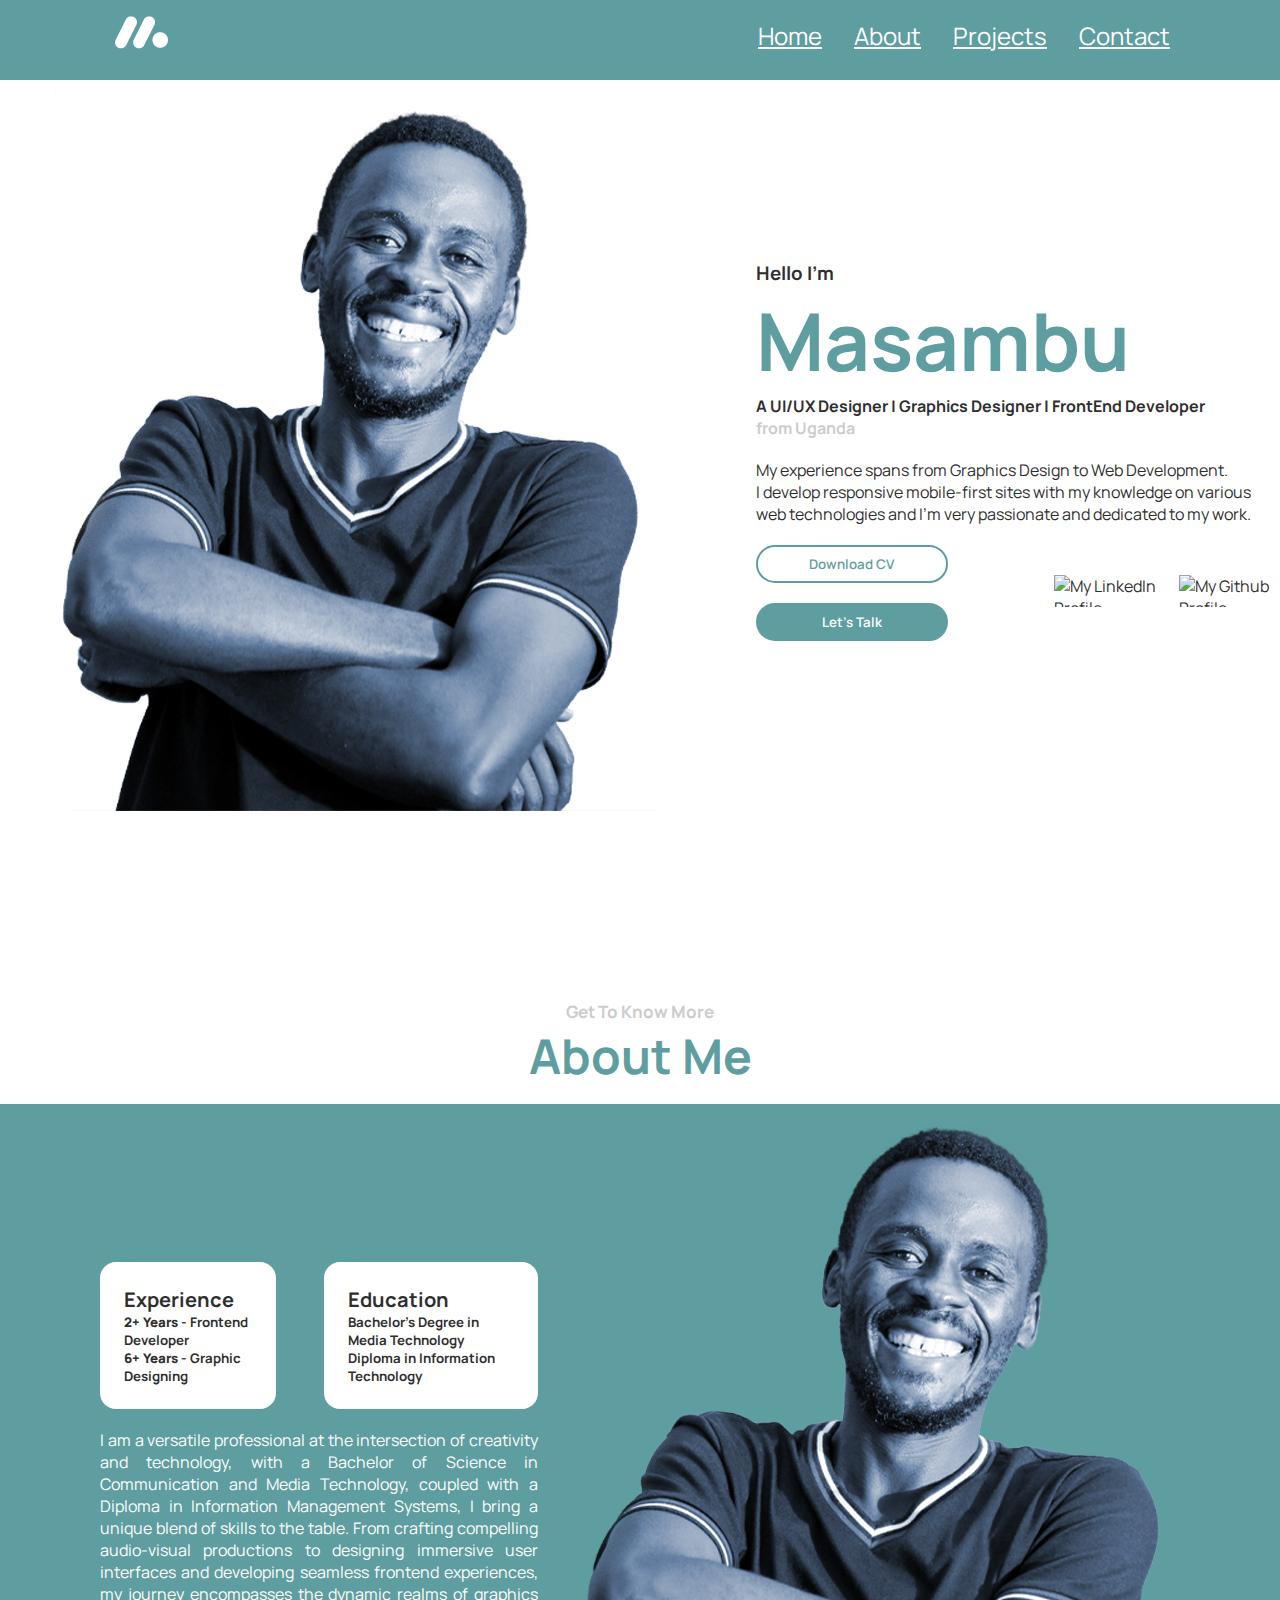
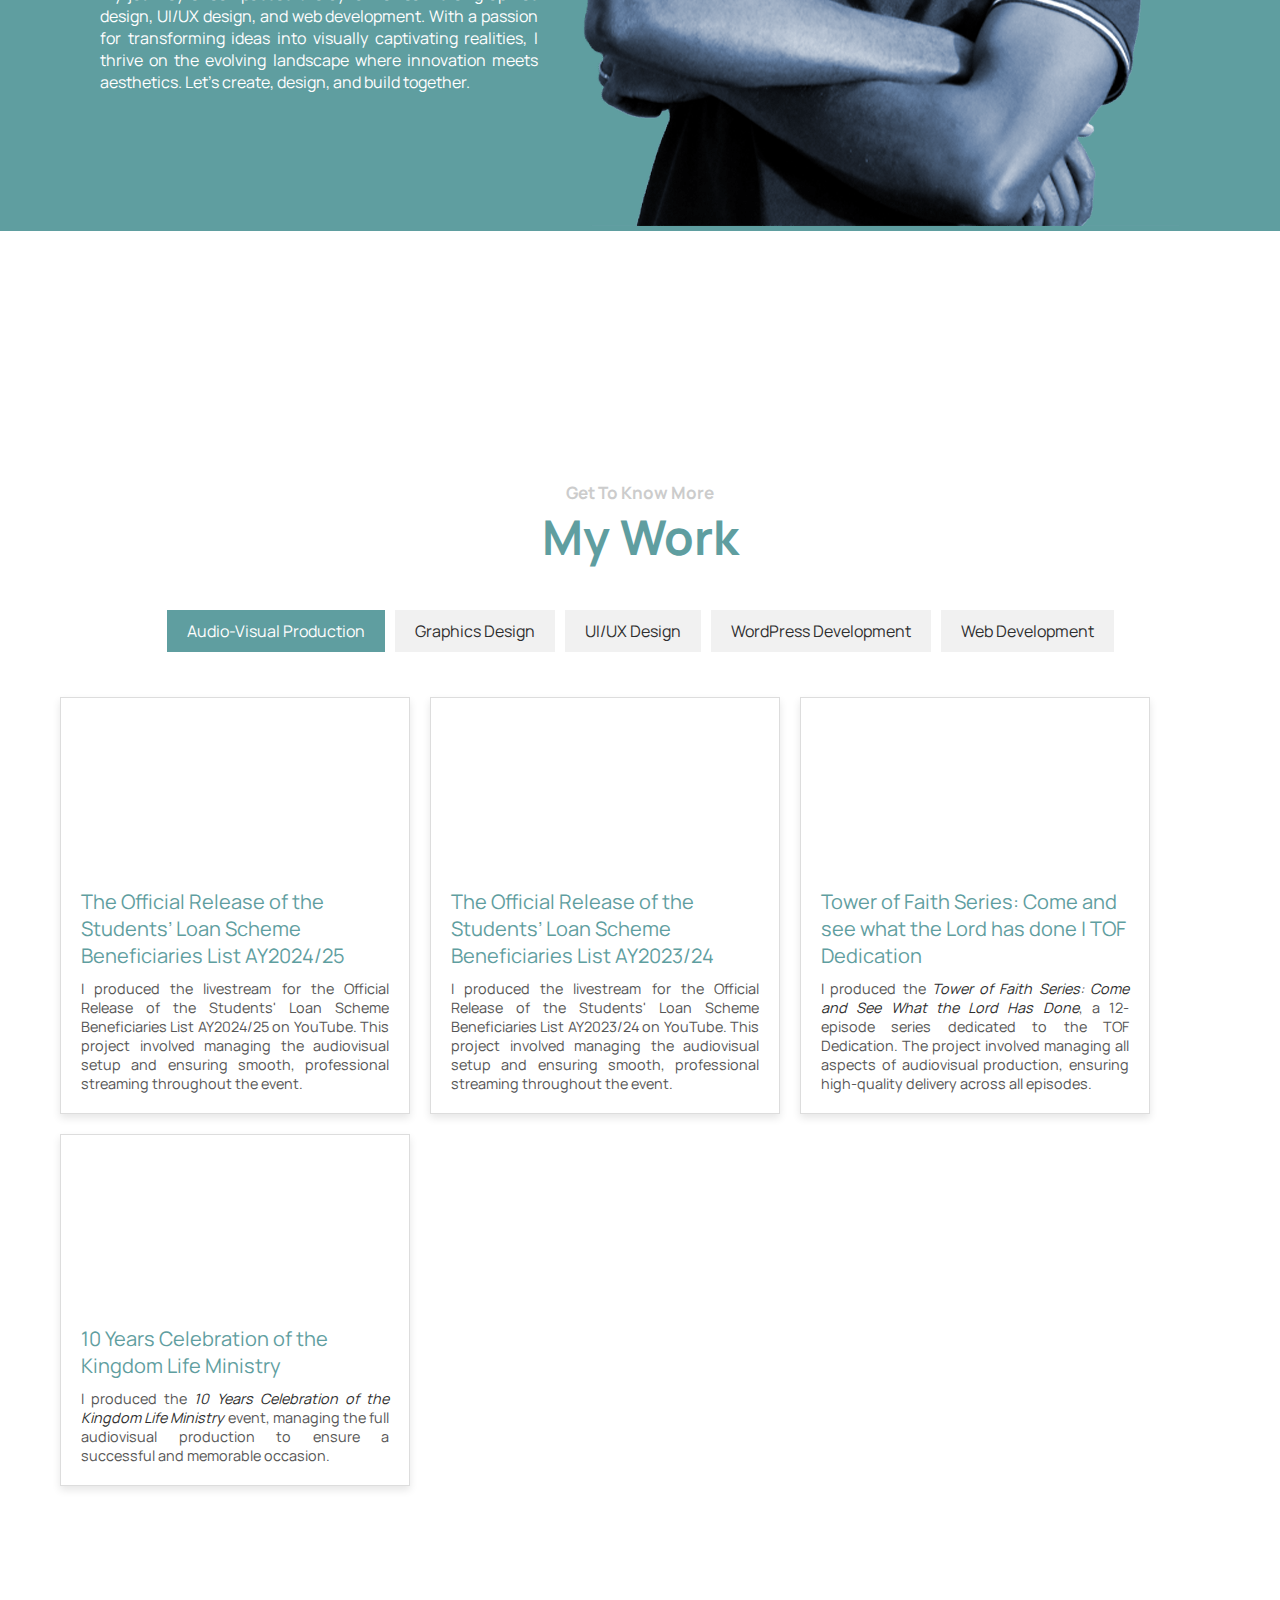
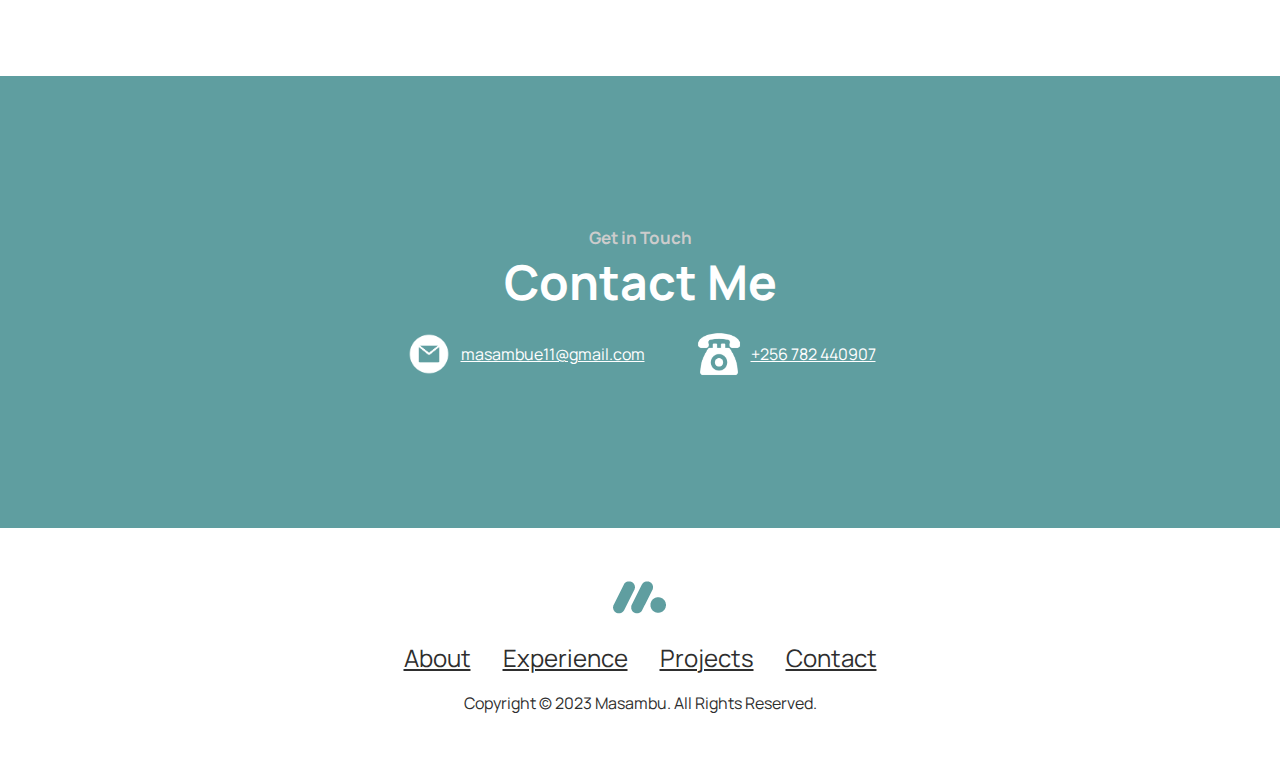
==== commit d573e749: "Modify the contact me section" ====
--- a/index.html
+++ b/index.html
@@ -137,7 +137,7 @@
     </section>
 
     <!-- Projects Section -->
-    <section id="project">
+    <section id="projects">
       <div class="container">
         <div class="aboutContainer">
           <h3>Get To Know More</h3>
@@ -321,6 +321,7 @@
     <!-- Contact Me Section -->
     <section id="contactMe">
       <div class="container">
+        <div class="aboutContainer">
         <h3>Get in Touch</h3>
         <h1 class="title">Contact Me</h1>
         <div class="contactInfo">
@@ -338,6 +339,7 @@
             />
             <p><a href="Tel:256-782-440907">+256 782 440907</a></p>
           </div>
+        </div>
         </div>
       </div>
     </section>
